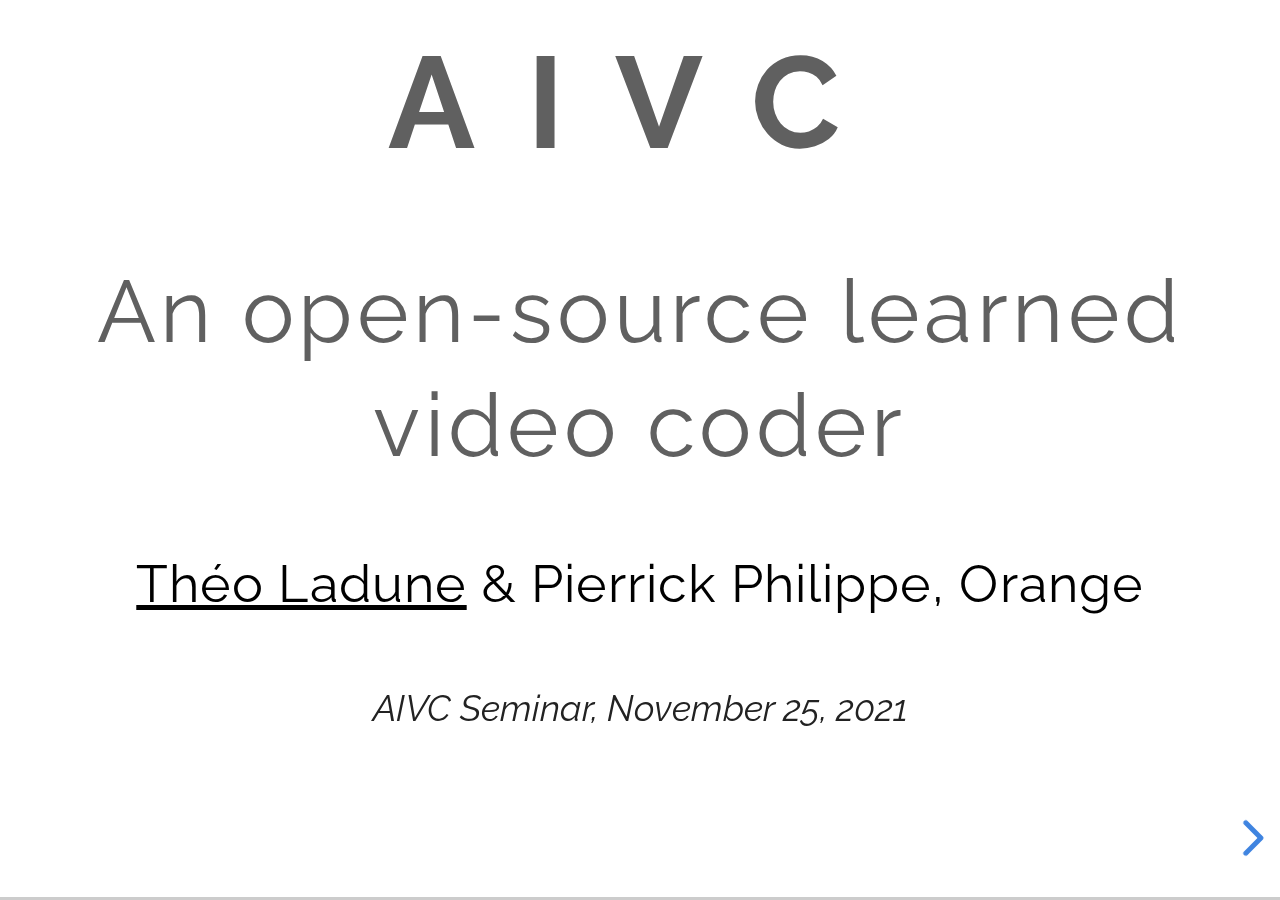
==== main.html @ 889f6af6 "First commit" ====
<!doctype html>
<html lang="en">

	<head>
		<meta charset="utf-8">

		<title>AIVC – Artificial Intelligence for Video Coding</title>

		<meta name="description" content="An open-source learned video coder">
		<meta name="author" content="Théo Ladune & Pierrick Philippe">

		<meta name="apple-mobile-web-app-capable" content="yes">
		<meta name="apple-mobile-web-app-status-bar-style" content="black-translucent">

		<meta name="viewport" content="width=device-width, initial-scale=1.0">

		<link rel="stylesheet" href="dist/reset.css">
		<link rel="stylesheet" href="dist/reveal.css">
		<link rel="stylesheet" href="dist/theme/white.css" id="theme">

		<!-- Theme used for syntax highlighting of code -->
		<link rel="stylesheet" href="plugin/highlight/monokai.css">
		
        <!-- Custom style sheet -->
        <link rel="stylesheet" href="css/theo.css">
	</head>

    <body>
        <div class="reveal">
			<div class="slides">

                <section data-auto-animate>
                    <div class="maintitle">
                        AIVC
                    </div>
                    <br/>
                    <div class="subtitle">
                        An open-source learned video coder
                    </div>
                    <br/>
                    <div class="author">
                        <u>Théo Ladune</u> & Pierrick Philippe, Orange
                    </div>
                    <br/>
                    <div class="date">
                        AIVC Seminar, November 25, 2021
                    </div>

                </section>

                <section style="text-align: left;" data-auto-animate>
                    <h3> Brief Introduction </h3>
                    <ul>
                        <li>PhD: Design of learned video coding schemes</li>
                        <br/>
                        <li>Our proposed codec</li>
                        <ul>
                            <li>Entirely <span class="ingreen">learning-based</span></li>
                            <li>Perform the usual <span class="inorange">coding configs</span> (AI, LDP, RA)</li>
                            <li>On par with <span class="inred">HEVC</span> (HM) @ various rate targets </li>
                        </ul>
                        <br/>
                        <li>Experimental framework: CLIC 2021</li>
                        <ul>
                            <li>100 HD video sequences</li>
                            <li>Quality measured through the MS-SSIM</li>
                        </ul>
                    </ul>
                </section>

                <section style="text-align: left;">
                    <h3>Same codec for all frame types</h3>

                    <section data-transition="none">
                        <img src="figures/coder_overview-1/I-frame-final.png" height="500px"></img>
                    </section>
                    <section data-transition="none">
                        <img src="figures/coder_overview-1/P-frame-final.png" height="500px"></img>
                    </section>
                    <section data-transition="none"> 
                        <img src="figures/coder_overview-1/B-frame-final.png" height="500px"></img>
                    </section>

                </section>

                <section style="text-align: left;">
                    <h3>A test video</h3>
                    <video data-autoplay loop=true src="videos/codecnet.mp4"></video>
                </section>

                <section style="text-align: left;">
                    <h3>Some math test</h3>
                    We want to optimize

                    \[\begin{aligned}
                    \dot{x} &amp; = \sigma(y-x) \\
                    \dot{y} &amp; = \rho x - y - xz \\
                    \dot{z} &amp; = -\beta z + xy
                    \end{aligned} \]
                </section>

            </div>
        </div>



        
        <script src="dist/reveal.js"></script>
		<script src="plugin/zoom/zoom.js"></script>
		<script src="plugin/notes/notes.js"></script>
		<script src="plugin/search/search.js"></script>
		<script src="plugin/markdown/markdown.js"></script>
		<script src="plugin/highlight/highlight.js"></script>
        <script src="plugin/math/math.js"></script>
		<script>

			// Also available as an ES module, see:
			// https://revealjs.com/initialization/
			Reveal.initialize({
				controls: true,
				progress: true,
				center: false,
				hash: true,
                autoplay: true,

                math: {
                    mathjax: 'https://cdn.jsdelivr.net/gh/mathjax/mathjax@2.7.8/MathJax.js',
                    config: 'TeX-AMS_HTML-full',
                    // pass other options into `MathJax.Hub.Config()`
                    TeX: { Macros: { RR: "{\\bf R}" } }
                },

				// Learn about plugins: https://revealjs.com/plugins/
				plugins: [ RevealMath, RevealZoom, RevealNotes, RevealSearch, RevealMarkdown, RevealHighlight ]
			});

		</script>
    
    
    </body>
---- dist/reveal.css ----
/*!
* reveal.js 4.1.1
* https://revealjs.com
* MIT licensed
*
* Copyright (C) 2020 Hakim El Hattab, https://hakim.se
*/
.reveal .r-stretch,.reveal .stretch{max-width:none;max-height:none}.reveal pre.r-stretch code,.reveal pre.stretch code{height:100%;max-height:100%;box-sizing:border-box}.reveal .r-fit-text{display:inline-block;white-space:nowrap}.reveal .r-stack{display:grid}.reveal .r-stack>*{grid-area:1/1;margin:auto}.reveal .r-hstack,.reveal .r-vstack{display:flex}.reveal .r-hstack img,.reveal .r-hstack video,.reveal .r-vstack img,.reveal .r-vstack video{min-width:0;min-height:0;-o-object-fit:contain;object-fit:contain}.reveal .r-vstack{flex-direction:column;align-items:center;justify-content:center}.reveal .r-hstack{flex-direction:row;align-items:center;justify-content:center}.reveal .items-stretch{align-items:stretch}.reveal .items-start{align-items:flex-start}.reveal .items-center{align-items:center}.reveal .items-end{align-items:flex-end}.reveal .justify-between{justify-content:space-between}.reveal .justify-around{justify-content:space-around}.reveal .justify-start{justify-content:flex-start}.reveal .justify-center{justify-content:center}.reveal .justify-end{justify-content:flex-end}html.reveal-full-page{width:100%;height:100%;height:100vh;height:calc(var(--vh,1vh) * 100);overflow:hidden}.reveal-viewport{height:100%;overflow:hidden;position:relative;line-height:1;margin:0;background-color:#fff;color:#000}.reveal .slides section .fragment{opacity:0;visibility:hidden;transition:all .2s ease;will-change:opacity}.reveal .slides section .fragment.visible{opacity:1;visibility:inherit}.reveal .slides section .fragment.disabled{transition:none}.reveal .slides section .fragment.grow{opacity:1;visibility:inherit}.reveal .slides section .fragment.grow.visible{transform:scale(1.3)}.reveal .slides section .fragment.shrink{opacity:1;visibility:inherit}.reveal .slides section .fragment.shrink.visible{transform:scale(.7)}.reveal .slides section .fragment.zoom-in{transform:scale(.1)}.reveal .slides section .fragment.zoom-in.visible{transform:none}.reveal .slides section .fragment.fade-out{opacity:1;visibility:inherit}.reveal .slides section .fragment.fade-out.visible{opacity:0;visibility:hidden}.reveal .slides section .fragment.semi-fade-out{opacity:1;visibility:inherit}.reveal .slides section .fragment.semi-fade-out.visible{opacity:.5;visibility:inherit}.reveal .slides section .fragment.strike{opacity:1;visibility:inherit}.reveal .slides section .fragment.strike.visible{text-decoration:line-through}.reveal .slides section .fragment.fade-up{transform:translate(0,40px)}.reveal .slides section .fragment.fade-up.visible{transform:translate(0,0)}.reveal .slides section .fragment.fade-down{transform:translate(0,-40px)}.reveal .slides section .fragment.fade-down.visible{transform:translate(0,0)}.reveal .slides section .fragment.fade-right{transform:translate(-40px,0)}.reveal .slides section .fragment.fade-right.visible{transform:translate(0,0)}.reveal .slides section .fragment.fade-left{transform:translate(40px,0)}.reveal .slides section .fragment.fade-left.visible{transform:translate(0,0)}.reveal .slides section .fragment.current-visible,.reveal .slides section .fragment.fade-in-then-out{opacity:0;visibility:hidden}.reveal .slides section .fragment.current-visible.current-fragment,.reveal .slides section .fragment.fade-in-then-out.current-fragment{opacity:1;visibility:inherit}.reveal .slides section .fragment.fade-in-then-semi-out{opacity:0;visibility:hidden}.reveal .slides section .fragment.fade-in-then-semi-out.visible{opacity:.5;visibility:inherit}.reveal .slides section .fragment.fade-in-then-semi-out.current-fragment{opacity:1;visibility:inherit}.reveal .slides section .fragment.highlight-blue,.reveal .slides section .fragment.highlight-current-blue,.reveal .slides section .fragment.highlight-current-green,.reveal .slides section .fragment.highlight-current-red,.reveal .slides section .fragment.highlight-green,.reveal .slides section .fragment.highlight-red{opacity:1;visibility:inherit}.reveal .slides section .fragment.highlight-red.visible{color:#ff2c2d}.reveal .slides section .fragment.highlight-green.visible{color:#17ff2e}.reveal .slides section .fragment.highlight-blue.visible{color:#1b91ff}.reveal .slides section .fragment.highlight-current-red.current-fragment{color:#ff2c2d}.reveal .slides section .fragment.highlight-current-green.current-fragment{color:#17ff2e}.reveal .slides section .fragment.highlight-current-blue.current-fragment{color:#1b91ff}.reveal:after{content:"";font-style:italic}.reveal iframe{z-index:1}.reveal a{position:relative}@keyframes bounce-right{0%,10%,25%,40%,50%{transform:translateX(0)}20%{transform:translateX(10px)}30%{transform:translateX(-5px)}}@keyframes bounce-left{0%,10%,25%,40%,50%{transform:translateX(0)}20%{transform:translateX(-10px)}30%{transform:translateX(5px)}}@keyframes bounce-down{0%,10%,25%,40%,50%{transform:translateY(0)}20%{transform:translateY(10px)}30%{transform:translateY(-5px)}}.reveal .controls{display:none;position:absolute;top:auto;bottom:12px;right:12px;left:auto;z-index:11;color:#000;pointer-events:none;font-size:10px}.reveal .controls button{position:absolute;padding:0;background-color:transparent;border:0;outline:0;cursor:pointer;color:currentColor;transform:scale(.9999);transition:color .2s ease,opacity .2s ease,transform .2s ease;z-index:2;pointer-events:auto;font-size:inherit;visibility:hidden;opacity:0;-webkit-appearance:none;-webkit-tap-highlight-color:transparent}.reveal .controls .controls-arrow:after,.reveal .controls .controls-arrow:before{content:"";position:absolute;top:0;left:0;width:2.6em;height:.5em;border-radius:.25em;background-color:currentColor;transition:all .15s ease,background-color .8s ease;transform-origin:.2em 50%;will-change:transform}.reveal .controls .controls-arrow{position:relative;width:3.6em;height:3.6em}.reveal .controls .controls-arrow:before{transform:translateX(.5em) translateY(1.55em) rotate(45deg)}.reveal .controls .controls-arrow:after{transform:translateX(.5em) translateY(1.55em) rotate(-45deg)}.reveal .controls .controls-arrow:hover:before{transform:translateX(.5em) translateY(1.55em) rotate(40deg)}.reveal .controls .controls-arrow:hover:after{transform:translateX(.5em) translateY(1.55em) rotate(-40deg)}.reveal .controls .controls-arrow:active:before{transform:translateX(.5em) translateY(1.55em) rotate(36deg)}.reveal .controls .controls-arrow:active:after{transform:translateX(.5em) translateY(1.55em) rotate(-36deg)}.reveal .controls .navigate-left{right:6.4em;bottom:3.2em;transform:translateX(-10px)}.reveal .controls .navigate-left.highlight{animation:bounce-left 2s 50 both ease-out}.reveal .controls .navigate-right{right:0;bottom:3.2em;transform:translateX(10px)}.reveal .controls .navigate-right .controls-arrow{transform:rotate(180deg)}.reveal .controls .navigate-right.highlight{animation:bounce-right 2s 50 both ease-out}.reveal .controls .navigate-up{right:3.2em;bottom:6.4em;transform:translateY(-10px)}.reveal .controls .navigate-up .controls-arrow{transform:rotate(90deg)}.reveal .controls .navigate-down{right:3.2em;bottom:-1.4em;padding-bottom:1.4em;transform:translateY(10px)}.reveal .controls .navigate-down .controls-arrow{transform:rotate(-90deg)}.reveal .controls .navigate-down.highlight{animation:bounce-down 2s 50 both ease-out}.reveal .controls[data-controls-back-arrows=faded] .navigate-up.enabled{opacity:.3}.reveal .controls[data-controls-back-arrows=faded] .navigate-up.enabled:hover{opacity:1}.reveal .controls[data-controls-back-arrows=hidden] .navigate-up.enabled{opacity:0;visibility:hidden}.reveal .controls .enabled{visibility:visible;opacity:.9;cursor:pointer;transform:none}.reveal .controls .enabled.fragmented{opacity:.5}.reveal .controls .enabled.fragmented:hover,.reveal .controls .enabled:hover{opacity:1}.reveal:not(.rtl) .controls[data-controls-back-arrows=faded] .navigate-left.enabled{opacity:.3}.reveal:not(.rtl) .controls[data-controls-back-arrows=faded] .navigate-left.enabled:hover{opacity:1}.reveal:not(.rtl) .controls[data-controls-back-arrows=hidden] .navigate-left.enabled{opacity:0;visibility:hidden}.reveal.rtl .controls[data-controls-back-arrows=faded] .navigate-right.enabled{opacity:.3}.reveal.rtl .controls[data-controls-back-arrows=faded] .navigate-right.enabled:hover{opacity:1}.reveal.rtl .controls[data-controls-back-arrows=hidden] .navigate-right.enabled{opacity:0;visibility:hidden}.reveal[data-navigation-mode=linear].has-horizontal-slides .navigate-down,.reveal[data-navigation-mode=linear].has-horizontal-slides .navigate-up{display:none}.reveal:not(.has-vertical-slides) .controls .navigate-left,.reveal[data-navigation-mode=linear].has-horizontal-slides .navigate-left{bottom:1.4em;right:5.5em}.reveal:not(.has-vertical-slides) .controls .navigate-right,.reveal[data-navigation-mode=linear].has-horizontal-slides .navigate-right{bottom:1.4em;right:.5em}.reveal:not(.has-horizontal-slides) .controls .navigate-up{right:1.4em;bottom:5em}.reveal:not(.has-horizontal-slides) .controls .navigate-down{right:1.4em;bottom:.5em}.reveal.has-dark-background .controls{color:#fff}.reveal.has-light-background .controls{color:#000}.reveal.no-hover .controls .controls-arrow:active:before,.reveal.no-hover .controls .controls-arrow:hover:before{transform:translateX(.5em) translateY(1.55em) rotate(45deg)}.reveal.no-hover .controls .controls-arrow:active:after,.reveal.no-hover .controls .controls-arrow:hover:after{transform:translateX(.5em) translateY(1.55em) rotate(-45deg)}@media screen and (min-width:500px){.reveal .controls[data-controls-layout=edges]{top:0;right:0;bottom:0;left:0}.reveal .controls[data-controls-layout=edges] .navigate-down,.reveal .controls[data-controls-layout=edges] .navigate-left,.reveal .controls[data-controls-layout=edges] .navigate-right,.reveal .controls[data-controls-layout=edges] .navigate-up{bottom:auto;right:auto}.reveal .controls[data-controls-layout=edges] .navigate-left{top:50%;left:.8em;margin-top:-1.8em}.reveal .controls[data-controls-layout=edges] .navigate-right{top:50%;right:.8em;margin-top:-1.8em}.reveal .controls[data-controls-layout=edges] .navigate-up{top:.8em;left:50%;margin-left:-1.8em}.reveal .controls[data-controls-layout=edges] .navigate-down{bottom:-.3em;left:50%;margin-left:-1.8em}}.reveal .progress{position:absolute;display:none;height:3px;width:100%;bottom:0;left:0;z-index:10;background-color:rgba(0,0,0,.2);color:#fff}.reveal .progress:after{content:"";display:block;position:absolute;height:10px;width:100%;top:-10px}.reveal .progress span{display:block;height:100%;width:100%;background-color:currentColor;transition:transform .8s cubic-bezier(.26,.86,.44,.985);transform-origin:0 0;transform:scaleX(0)}.reveal .slide-number{position:absolute;display:block;right:8px;bottom:8px;z-index:31;font-family:Helvetica,sans-serif;font-size:12px;line-height:1;color:#fff;background-color:rgba(0,0,0,.4);padding:5px}.reveal .slide-number a{color:currentColor}.reveal .slide-number-delimiter{margin:0 3px}.reveal{position:relative;width:100%;height:100%;overflow:hidden;touch-action:pinch-zoom}.reveal.embedded{touch-action:pan-y}.reveal .slides{position:absolute;width:100%;height:100%;top:0;right:0;bottom:0;left:0;margin:auto;pointer-events:none;overflow:visible;z-index:1;text-align:center;perspective:600px;perspective-origin:50% 40%}.reveal .slides>section{perspective:600px}.reveal .slides>section,.reveal .slides>section>section{display:none;position:absolute;width:100%;pointer-events:auto;z-index:10;transform-style:flat;transition:transform-origin .8s cubic-bezier(.26,.86,.44,.985),transform .8s cubic-bezier(.26,.86,.44,.985),visibility .8s cubic-bezier(.26,.86,.44,.985),opacity .8s cubic-bezier(.26,.86,.44,.985)}.reveal[data-transition-speed=fast] .slides section{transition-duration:.4s}.reveal[data-transition-speed=slow] .slides section{transition-duration:1.2s}.reveal .slides section[data-transition-speed=fast]{transition-duration:.4s}.reveal .slides section[data-transition-speed=slow]{transition-duration:1.2s}.reveal .slides>section.stack{padding-top:0;padding-bottom:0;pointer-events:none;height:100%}.reveal .slides>section.present,.reveal .slides>section>section.present{display:block;z-index:11;opacity:1}.reveal .slides>section:empty,.reveal .slides>section>section:empty,.reveal .slides>section>section[data-background-interactive],.reveal .slides>section[data-background-interactive]{pointer-events:none}.reveal.center,.reveal.center .slides,.reveal.center .slides section{min-height:0!important}.reveal .slides>section:not(.present),.reveal .slides>section>section:not(.present){pointer-events:none}.reveal.overview .slides>section,.reveal.overview .slides>section>section{pointer-events:auto}.reveal .slides>section.future,.reveal .slides>section.past,.reveal .slides>section>section.future,.reveal .slides>section>section.past{opacity:0}.reveal.slide section{-webkit-backface-visibility:hidden;backface-visibility:hidden}.reveal .slides>section[data-transition=slide].past,.reveal .slides>section[data-transition~=slide-out].past,.reveal.slide .slides>section:not([data-transition]).past{transform:translate(-150%,0)}.reveal .slides>section[data-transition=slide].future,.reveal .slides>section[data-transition~=slide-in].future,.reveal.slide .slides>section:not([data-transition]).future{transform:translate(150%,0)}.reveal .slides>section>section[data-transition=slide].past,.reveal .slides>section>section[data-transition~=slide-out].past,.reveal.slide .slides>section>section:not([data-transition]).past{transform:translate(0,-150%)}.reveal .slides>section>section[data-transition=slide].future,.reveal .slides>section>section[data-transition~=slide-in].future,.reveal.slide .slides>section>section:not([data-transition]).future{transform:translate(0,150%)}.reveal.linear section{-webkit-backface-visibility:hidden;backface-visibility:hidden}.reveal .slides>section[data-transition=linear].past,.reveal .slides>section[data-transition~=linear-out].past,.reveal.linear .slides>section:not([data-transition]).past{transform:translate(-150%,0)}.reveal .slides>section[data-transition=linear].future,.reveal .slides>section[data-transition~=linear-in].future,.reveal.linear .slides>section:not([data-transition]).future{transform:translate(150%,0)}.reveal .slides>section>section[data-transition=linear].past,.reveal .slides>section>section[data-transition~=linear-out].past,.reveal.linear .slides>section>section:not([data-transition]).past{transform:translate(0,-150%)}.reveal .slides>section>section[data-transition=linear].future,.reveal .slides>section>section[data-transition~=linear-in].future,.reveal.linear .slides>section>section:not([data-transition]).future{transform:translate(0,150%)}.reveal .slides section[data-transition=default].stack,.reveal.default .slides section.stack{transform-style:preserve-3d}.reveal .slides>section[data-transition=default].past,.reveal .slides>section[data-transition~=default-out].past,.reveal.default .slides>section:not([data-transition]).past{transform:translate3d(-100%,0,0) rotateY(-90deg) translate3d(-100%,0,0)}.reveal .slides>section[data-transition=default].future,.reveal .slides>section[data-transition~=default-in].future,.reveal.default .slides>section:not([data-transition]).future{transform:translate3d(100%,0,0) rotateY(90deg) translate3d(100%,0,0)}.reveal .slides>section>section[data-transition=default].past,.reveal .slides>section>section[data-transition~=default-out].past,.reveal.default .slides>section>section:not([data-transition]).past{transform:translate3d(0,-300px,0) rotateX(70deg) translate3d(0,-300px,0)}.reveal .slides>section>section[data-transition=default].future,.reveal .slides>section>section[data-transition~=default-in].future,.reveal.default .slides>section>section:not([data-transition]).future{transform:translate3d(0,300px,0) rotateX(-70deg) translate3d(0,300px,0)}.reveal .slides section[data-transition=convex].stack,.reveal.convex .slides section.stack{transform-style:preserve-3d}.reveal .slides>section[data-transition=convex].past,.reveal .slides>section[data-transition~=convex-out].past,.reveal.convex .slides>section:not([data-transition]).past{transform:translate3d(-100%,0,0) rotateY(-90deg) translate3d(-100%,0,0)}.reveal .slides>section[data-transition=convex].future,.reveal .slides>section[data-transition~=convex-in].future,.reveal.convex .slides>section:not([data-transition]).future{transform:translate3d(100%,0,0) rotateY(90deg) translate3d(100%,0,0)}.reveal .slides>section>section[data-transition=convex].past,.reveal .slides>section>section[data-transition~=convex-out].past,.reveal.convex .slides>section>section:not([data-transition]).past{transform:translate3d(0,-300px,0) rotateX(70deg) translate3d(0,-300px,0)}.reveal .slides>section>section[data-transition=convex].future,.reveal .slides>section>section[data-transition~=convex-in].future,.reveal.convex .slides>section>section:not([data-transition]).future{transform:translate3d(0,300px,0) rotateX(-70deg) translate3d(0,300px,0)}.reveal .slides section[data-transition=concave].stack,.reveal.concave .slides section.stack{transform-style:preserve-3d}.reveal .slides>section[data-transition=concave].past,.reveal .slides>section[data-transition~=concave-out].past,.reveal.concave .slides>section:not([data-transition]).past{transform:translate3d(-100%,0,0) rotateY(90deg) translate3d(-100%,0,0)}.reveal .slides>section[data-transition=concave].future,.reveal .slides>section[data-transition~=concave-in].future,.reveal.concave .slides>section:not([data-transition]).future{transform:translate3d(100%,0,0) rotateY(-90deg) translate3d(100%,0,0)}.reveal .slides>section>section[data-transition=concave].past,.reveal .slides>section>section[data-transition~=concave-out].past,.reveal.concave .slides>section>section:not([data-transition]).past{transform:translate3d(0,-80%,0) rotateX(-70deg) translate3d(0,-80%,0)}.reveal .slides>section>section[data-transition=concave].future,.reveal .slides>section>section[data-transition~=concave-in].future,.reveal.concave .slides>section>section:not([data-transition]).future{transform:translate3d(0,80%,0) rotateX(70deg) translate3d(0,80%,0)}.reveal .slides section[data-transition=zoom],.reveal.zoom .slides section:not([data-transition]){transition-timing-function:ease}.reveal .slides>section[data-transition=zoom].past,.reveal .slides>section[data-transition~=zoom-out].past,.reveal.zoom .slides>section:not([data-transition]).past{visibility:hidden;transform:scale(16)}.reveal .slides>section[data-transition=zoom].future,.reveal .slides>section[data-transition~=zoom-in].future,.reveal.zoom .slides>section:not([data-transition]).future{visibility:hidden;transform:scale(.2)}.reveal .slides>section>section[data-transition=zoom].past,.reveal .slides>section>section[data-transition~=zoom-out].past,.reveal.zoom .slides>section>section:not([data-transition]).past{transform:scale(16)}.reveal .slides>section>section[data-transition=zoom].future,.reveal .slides>section>section[data-transition~=zoom-in].future,.reveal.zoom .slides>section>section:not([data-transition]).future{transform:scale(.2)}.reveal.cube .slides{perspective:1300px}.reveal.cube .slides section{padding:30px;min-height:700px;-webkit-backface-visibility:hidden;backface-visibility:hidden;box-sizing:border-box;transform-style:preserve-3d}.reveal.center.cube .slides section{min-height:0}.reveal.cube .slides section:not(.stack):before{content:"";position:absolute;display:block;width:100%;height:100%;left:0;top:0;background:rgba(0,0,0,.1);border-radius:4px;transform:translateZ(-20px)}.reveal.cube .slides section:not(.stack):after{content:"";position:absolute;display:block;width:90%;height:30px;left:5%;bottom:0;background:0 0;z-index:1;border-radius:4px;box-shadow:0 95px 25px rgba(0,0,0,.2);transform:translateZ(-90px) rotateX(65deg)}.reveal.cube .slides>section.stack{padding:0;background:0 0}.reveal.cube .slides>section.past{transform-origin:100% 0;transform:translate3d(-100%,0,0) rotateY(-90deg)}.reveal.cube .slides>section.future{transform-origin:0 0;transform:translate3d(100%,0,0) rotateY(90deg)}.reveal.cube .slides>section>section.past{transform-origin:0 100%;transform:translate3d(0,-100%,0) rotateX(90deg)}.reveal.cube .slides>section>section.future{transform-origin:0 0;transform:translate3d(0,100%,0) rotateX(-90deg)}.reveal.page .slides{perspective-origin:0 50%;perspective:3000px}.reveal.page .slides section{padding:30px;min-height:700px;box-sizing:border-box;transform-style:preserve-3d}.reveal.page .slides section.past{z-index:12}.reveal.page .slides section:not(.stack):before{content:"";position:absolute;display:block;width:100%;height:100%;left:0;top:0;background:rgba(0,0,0,.1);transform:translateZ(-20px)}.reveal.page .slides section:not(.stack):after{content:"";position:absolute;display:block;width:90%;height:30px;left:5%;bottom:0;background:0 0;z-index:1;border-radius:4px;box-shadow:0 95px 25px rgba(0,0,0,.2);-webkit-transform:translateZ(-90px) rotateX(65deg)}.reveal.page .slides>section.stack{padding:0;background:0 0}.reveal.page .slides>section.past{transform-origin:0 0;transform:translate3d(-40%,0,0) rotateY(-80deg)}.reveal.page .slides>section.future{transform-origin:100% 0;transform:translate3d(0,0,0)}.reveal.page .slides>section>section.past{transform-origin:0 0;transform:translate3d(0,-40%,0) rotateX(80deg)}.reveal.page .slides>section>section.future{transform-origin:0 100%;transform:translate3d(0,0,0)}.reveal .slides section[data-transition=fade],.reveal.fade .slides section:not([data-transition]),.reveal.fade .slides>section>section:not([data-transition]){transform:none;transition:opacity .5s}.reveal.fade.overview .slides section,.reveal.fade.overview .slides>section>section{transition:none}.reveal .slides section[data-transition=none],.reveal.none .slides section:not([data-transition]){transform:none;transition:none}.reveal .pause-overlay{position:absolute;top:0;left:0;width:100%;height:100%;background:#000;visibility:hidden;opacity:0;z-index:100;transition:all 1s ease}.reveal .pause-overlay .resume-button{position:absolute;bottom:20px;right:20px;color:#ccc;border-radius:2px;padding:6px 14px;border:2px solid #ccc;font-size:16px;background:0 0;cursor:pointer}.reveal .pause-overlay .resume-button:hover{color:#fff;border-color:#fff}.reveal.paused .pause-overlay{visibility:visible;opacity:1}.reveal .no-transition,.reveal .no-transition *,.reveal .slides.disable-slide-transitions section{transition:none!important}.reveal .slides.disable-slide-transitions section{transform:none!important}.reveal .backgrounds{position:absolute;width:100%;height:100%;top:0;left:0;perspective:600px}.reveal .slide-background{display:none;position:absolute;width:100%;height:100%;opacity:0;visibility:hidden;overflow:hidden;background-color:rgba(0,0,0,0);transition:all .8s cubic-bezier(.26,.86,.44,.985)}.reveal .slide-background-content{position:absolute;width:100%;height:100%;background-position:50% 50%;background-repeat:no-repeat;background-size:cover}.reveal .slide-background.stack{display:block}.reveal .slide-background.present{opacity:1;visibility:visible;z-index:2}.print-pdf .reveal .slide-background{opacity:1!important;visibility:visible!important}.reveal .slide-background video{position:absolute;width:100%;height:100%;max-width:none;max-height:none;top:0;left:0;-o-object-fit:cover;object-fit:cover}.reveal .slide-background[data-background-size=contain] video{-o-object-fit:contain;object-fit:contain}.reveal>.backgrounds .slide-background[data-background-transition=none],.reveal[data-background-transition=none]>.backgrounds .slide-background:not([data-background-transition]){transition:none}.reveal>.backgrounds .slide-background[data-background-transition=slide],.reveal[data-background-transition=slide]>.backgrounds .slide-background:not([data-background-transition]){opacity:1;-webkit-backface-visibility:hidden;backface-visibility:hidden}.reveal>.backgrounds .slide-background.past[data-background-transition=slide],.reveal[data-background-transition=slide]>.backgrounds .slide-background.past:not([data-background-transition]){transform:translate(-100%,0)}.reveal>.backgrounds .slide-background.future[data-background-transition=slide],.reveal[data-background-transition=slide]>.backgrounds .slide-background.future:not([data-background-transition]){transform:translate(100%,0)}.reveal>.backgrounds .slide-background>.slide-background.past[data-background-transition=slide],.reveal[data-background-transition=slide]>.backgrounds .slide-background>.slide-background.past:not([data-background-transition]){transform:translate(0,-100%)}.reveal>.backgrounds .slide-background>.slide-background.future[data-background-transition=slide],.reveal[data-background-transition=slide]>.backgrounds .slide-background>.slide-background.future:not([data-background-transition]){transform:translate(0,100%)}.reveal>.backgrounds .slide-background.past[data-background-transition=convex],.reveal[data-background-transition=convex]>.backgrounds .slide-background.past:not([data-background-transition]){opacity:0;transform:translate3d(-100%,0,0) rotateY(-90deg) translate3d(-100%,0,0)}.reveal>.backgrounds .slide-background.future[data-background-transition=convex],.reveal[data-background-transition=convex]>.backgrounds .slide-background.future:not([data-background-transition]){opacity:0;transform:translate3d(100%,0,0) rotateY(90deg) translate3d(100%,0,0)}.reveal>.backgrounds .slide-background>.slide-background.past[data-background-transition=convex],.reveal[data-background-transition=convex]>.backgrounds .slide-background>.slide-background.past:not([data-background-transition]){opacity:0;transform:translate3d(0,-100%,0) rotateX(90deg) translate3d(0,-100%,0)}.reveal>.backgrounds .slide-background>.slide-background.future[data-background-transition=convex],.reveal[data-background-transition=convex]>.backgrounds .slide-background>.slide-background.future:not([data-background-transition]){opacity:0;transform:translate3d(0,100%,0) rotateX(-90deg) translate3d(0,100%,0)}.reveal>.backgrounds .slide-background.past[data-background-transition=concave],.reveal[data-background-transition=concave]>.backgrounds .slide-background.past:not([data-background-transition]){opacity:0;transform:translate3d(-100%,0,0) rotateY(90deg) translate3d(-100%,0,0)}.reveal>.backgrounds .slide-background.future[data-background-transition=concave],.reveal[data-background-transition=concave]>.backgrounds .slide-background.future:not([data-background-transition]){opacity:0;transform:translate3d(100%,0,0) rotateY(-90deg) translate3d(100%,0,0)}.reveal>.backgrounds .slide-background>.slide-background.past[data-background-transition=concave],.reveal[data-background-transition=concave]>.backgrounds .slide-background>.slide-background.past:not([data-background-transition]){opacity:0;transform:translate3d(0,-100%,0) rotateX(-90deg) translate3d(0,-100%,0)}.reveal>.backgrounds .slide-background>.slide-background.future[data-background-transition=concave],.reveal[data-background-transition=concave]>.backgrounds .slide-background>.slide-background.future:not([data-background-transition]){opacity:0;transform:translate3d(0,100%,0) rotateX(90deg) translate3d(0,100%,0)}.reveal>.backgrounds .slide-background[data-background-transition=zoom],.reveal[data-background-transition=zoom]>.backgrounds .slide-background:not([data-background-transition]){transition-timing-function:ease}.reveal>.backgrounds .slide-background.past[data-background-transition=zoom],.reveal[data-background-transition=zoom]>.backgrounds .slide-background.past:not([data-background-transition]){opacity:0;visibility:hidden;transform:scale(16)}.reveal>.backgrounds .slide-background.future[data-background-transition=zoom],.reveal[data-background-transition=zoom]>.backgrounds .slide-background.future:not([data-background-transition]){opacity:0;visibility:hidden;transform:scale(.2)}.reveal>.backgrounds .slide-background>.slide-background.past[data-background-transition=zoom],.reveal[data-background-transition=zoom]>.backgrounds .slide-background>.slide-background.past:not([data-background-transition]){opacity:0;visibility:hidden;transform:scale(16)}.reveal>.backgrounds .slide-background>.slide-background.future[data-background-transition=zoom],.reveal[data-background-transition=zoom]>.backgrounds .slide-background>.slide-background.future:not([data-background-transition]){opacity:0;visibility:hidden;transform:scale(.2)}.reveal[data-transition-speed=fast]>.backgrounds .slide-background{transition-duration:.4s}.reveal[data-transition-speed=slow]>.backgrounds .slide-background{transition-duration:1.2s}.reveal [data-auto-animate-target^=unmatched]{will-change:opacity}.reveal section[data-auto-animate]:not(.stack):not([data-auto-animate=running]) [data-auto-animate-target^=unmatched]{opacity:0}.reveal.overview{perspective-origin:50% 50%;perspective:700px}.reveal.overview .slides{-moz-transform-style:preserve-3d}.reveal.overview .slides section{height:100%;top:0!important;opacity:1!important;overflow:hidden;visibility:visible!important;cursor:pointer;box-sizing:border-box}.reveal.overview .slides section.present,.reveal.overview .slides section:hover{outline:10px solid rgba(150,150,150,.4);outline-offset:10px}.reveal.overview .slides section .fragment{opacity:1;transition:none}.reveal.overview .slides section:after,.reveal.overview .slides section:before{display:none!important}.reveal.overview .slides>section.stack{padding:0;top:0!important;background:0 0;outline:0;overflow:visible}.reveal.overview .backgrounds{perspective:inherit;-moz-transform-style:preserve-3d}.reveal.overview .backgrounds .slide-background{opacity:1;visibility:visible;outline:10px solid rgba(150,150,150,.1);outline-offset:10px}.reveal.overview .backgrounds .slide-background.stack{overflow:visible}.reveal.overview .slides section,.reveal.overview-deactivating .slides section{transition:none}.reveal.overview .backgrounds .slide-background,.reveal.overview-deactivating .backgrounds .slide-background{transition:none}.reveal.rtl .slides,.reveal.rtl .slides h1,.reveal.rtl .slides h2,.reveal.rtl .slides h3,.reveal.rtl .slides h4,.reveal.rtl .slides h5,.reveal.rtl .slides h6{direction:rtl;font-family:sans-serif}.reveal.rtl code,.reveal.rtl pre{direction:ltr}.reveal.rtl ol,.reveal.rtl ul{text-align:right}.reveal.rtl .progress span{transform-origin:100% 0}.reveal.has-parallax-background .backgrounds{transition:all .8s ease}.reveal.has-parallax-background[data-transition-speed=fast] .backgrounds{transition-duration:.4s}.reveal.has-parallax-background[data-transition-speed=slow] .backgrounds{transition-duration:1.2s}.reveal>.overlay{position:absolute;top:0;left:0;width:100%;height:100%;z-index:1000;background:rgba(0,0,0,.9);transition:all .3s ease}.reveal>.overlay .spinner{position:absolute;display:block;top:50%;left:50%;width:32px;height:32px;margin:-16px 0 0 -16px;z-index:10;background-image:url([data-uri]%2F%2F%2F6%2Bvr8nJybW1tcDAwOjo6Nvb26ioqKOjo7Ozs%2FLy8vz8%2FAAAAAAAAAAAACH%2FC05FVFNDQVBFMi4wAwEAAAAh%2FhpDcmVhdGVkIHdpdGggYWpheGxvYWQuaW5mbwAh%[base64]%2FV%2FnmOM82XiHRLYKhKP1oZmADdEAAAh%2BQQJCgAAACwAAAAAIAAgAAAE6hDISWlZpOrNp1lGNRSdRpDUolIGw5RUYhhHukqFu8DsrEyqnWThGvAmhVlteBvojpTDDBUEIFwMFBRAmBkSgOrBFZogCASwBDEY%2FCZSg7GSE0gSCjQBMVG023xWBhklAnoEdhQEfyNqMIcKjhRsjEdnezB%2BA4k8gTwJhFuiW4dokXiloUepBAp5qaKpp6%2BHo7aWW54wl7obvEe0kRuoplCGepwSx2jJvqHEmGt6whJpGpfJCHmOoNHKaHx61WiSR92E4lbFoq%2BB6QDtuetcaBPnW6%2BO7wDHpIiK9SaVK5GgV543tzjgGcghAgAh%[base64]%2B%2BG%2Bw48edZPK%2BM6hLJpQg484enXIdQFSS1u6UhksENEQAAIfkECQoAAAAsAAAAACAAIAAABOcQyEmpGKLqzWcZRVUQnZYg1aBSh2GUVEIQ2aQOE%2BG%2BcD4ntpWkZQj1JIiZIogDFFyHI0UxQwFugMSOFIPJftfVAEoZLBbcLEFhlQiqGp1Vd140AUklUN3eCA51C1EWMzMCezCBBmkxVIVHBWd3HHl9JQOIJSdSnJ0TDKChCwUJjoWMPaGqDKannasMo6WnM562R5YluZRwur0wpgqZE7NKUm%2BFNRPIhjBJxKZteWuIBMN4zRMIVIhffcgojwCF117i4nlLnY5ztRLsnOk%2BaV%2BoJY7V7m76PdkS4trKcdg0Zc0tTcKkRAAAIfkECQoAAAAsAAAAACAAIAAABO4QyEkpKqjqzScpRaVkXZWQEximw1BSCUEIlDohrft6cpKCk5xid5MNJTaAIkekKGQkWyKHkvhKsR7ARmitkAYDYRIbUQRQjWBwJRzChi9CRlBcY1UN4g0%[base64]%[base64]%2BE71SRQeyqUToLA7VxF0JDyIQh%2FMVVPMt1ECZlfcjZJ9mIKoaTl1MRIl5o4CUKXOwmyrCInCKqcWtvadL2SYhyASyNDJ0uIiRMDjI0Fd30%2FiI2UA5GSS5UDj2l6NoqgOgN4gksEBgYFf0FDqKgHnyZ9OX8HrgYHdHpcHQULXAS2qKpENRg7eAMLC7kTBaixUYFkKAzWAAnLC7FLVxLWDBLKCwaKTULgEwbLA4hJtOkSBNqITT3xEgfLpBtzE%2FjiuL04RGEBgwWhShRgQExHBAAh%2BQQJCgAAACwAAAAAIAAgAAAE7xDISWlSqerNpyJKhWRdlSAVoVLCWk6JKlAqAavhO9UkUHsqlE6CwO1cRdCQ8iEIfzFVTzLdRAmZX3I2SfZiCqGk5dTESJeaOAlClzsJsqwiJwiqnFrb2nS9kmIcgEsjQydLiIlHehhpejaIjzh9eomSjZR%[base64]%2BE71SRQeyqUToLA7VxF0JDyIQh%[base64]%2BE71SRQeyqUToLA7VxF0JDyIQh%2FMVVPMt1ECZlfcjZJ9mIKoaTl1MRIl5o4CUKXOwmyrCInCKqcWtvadL2SYhyASyNDJ0uIiUd6GAULDJCRiXo1CpGXDJOUjY%2BYip9DhToJA4RBLwMLCwVDfRgbBAaqqoZ1XBMHswsHtxtFaH1iqaoGNgAIxRpbFAgfPQSqpbgGBqUD1wBXeCYp1AYZ19JJOYgH1KwA4UBvQwXUBxPqVD9L3sbp2BNk2xvvFPJd%2BMFCN6HAAIKgNggY0KtEBAAh%[base64]%2BvsYMDAzZQPC9VCNkDWUhGkuE5PxJNwiUK4UfLzOlD4WvzAHaoG9nxPi5d%2BjYUqfAhhykOFwJWiAAAIfkECQoAAAAsAAAAACAAIAAABPAQyElpUqnqzaciSoVkXVUMFaFSwlpOCcMYlErAavhOMnNLNo8KsZsMZItJEIDIFSkLGQoQTNhIsFehRww2CQLKF0tYGKYSg%2BygsZIuNqJksKgbfgIGepNo2cIUB3V1B3IvNiBYNQaDSTtfhhx0CwVPI0UJe0%2Bbm4g5VgcGoqOcnjmjqDSdnhgEoamcsZuXO1aWQy8KAwOAuTYYGwi7w5h%2BKr0SJ8MFihpNbx%2B4Erq7BYBuzsdiH1jCAzoSfl0rVirNbRXlBBlLX%2BBP0XJLAPGzTkAuAOqb0WT5AH7OcdCm5B8TgRwSRKIHQtaLCwg1RAAAOwAAAAAAAAAAAA%3D%3D);visibility:visible;opacity:.6;transition:all .3s ease}.reveal>.overlay header{position:absolute;left:0;top:0;width:100%;padding:5px;z-index:2;box-sizing:border-box}.reveal>.overlay header a{display:inline-block;width:40px;height:40px;line-height:36px;padding:0 10px;float:right;opacity:.6;box-sizing:border-box}.reveal>.overlay header a:hover{opacity:1}.reveal>.overlay header a .icon{display:inline-block;width:20px;height:20px;background-position:50% 50%;background-size:100%;background-repeat:no-repeat}.reveal>.overlay header a.close .icon{background-image:url([data-uri])}.reveal>.overlay header a.external .icon{background-image:url([data-uri])}.reveal>.overlay .viewport{position:absolute;display:flex;top:50px;right:0;bottom:0;left:0}.reveal>.overlay.overlay-preview .viewport iframe{width:100%;height:100%;max-width:100%;max-height:100%;border:0;opacity:0;visibility:hidden;transition:all .3s ease}.reveal>.overlay.overlay-preview.loaded .viewport iframe{opacity:1;visibility:visible}.reveal>.overlay.overlay-preview.loaded .viewport-inner{position:absolute;z-index:-1;left:0;top:45%;width:100%;text-align:center;letter-spacing:normal}.reveal>.overlay.overlay-preview .x-frame-error{opacity:0;transition:opacity .3s ease .3s}.reveal>.overlay.overlay-preview.loaded .x-frame-error{opacity:1}.reveal>.overlay.overlay-preview.loaded .spinner{opacity:0;visibility:hidden;transform:scale(.2)}.reveal>.overlay.overlay-help .viewport{overflow:auto;color:#fff}.reveal>.overlay.overlay-help .viewport .viewport-inner{width:600px;margin:auto;padding:20px 20px 80px 20px;text-align:center;letter-spacing:normal}.reveal>.overlay.overlay-help .viewport .viewport-inner .title{font-size:20px}.reveal>.overlay.overlay-help .viewport .viewport-inner table{border:1px solid #fff;border-collapse:collapse;font-size:16px}.reveal>.overlay.overlay-help .viewport .viewport-inner table td,.reveal>.overlay.overlay-help .viewport .viewport-inner table th{width:200px;padding:14px;border:1px solid #fff;vertical-align:middle}.reveal>.overlay.overlay-help .viewport .viewport-inner table th{padding-top:20px;padding-bottom:20px}.reveal .playback{position:absolute;left:15px;bottom:20px;z-index:30;cursor:pointer;transition:all .4s ease;-webkit-tap-highlight-color:transparent}.reveal.overview .playback{opacity:0;visibility:hidden}.reveal .hljs{min-height:100%}.reveal .hljs table{margin:initial}.reveal .hljs-ln-code,.reveal .hljs-ln-numbers{padding:0;border:0}.reveal .hljs-ln-numbers{opacity:.6;padding-right:.75em;text-align:right;vertical-align:top}.reveal .hljs.has-highlights tr:not(.highlight-line){opacity:.4}.reveal .hljs:not(:first-child).fragment{position:absolute;top:0;left:0;width:100%;box-sizing:border-box}.reveal pre[data-auto-animate-target]{overflow:hidden}.reveal pre[data-auto-animate-target] code{height:100%}.reveal .roll{display:inline-block;line-height:1.2;overflow:hidden;vertical-align:top;perspective:400px;perspective-origin:50% 50%}.reveal .roll:hover{background:0 0;text-shadow:none}.reveal .roll span{display:block;position:relative;padding:0 2px;pointer-events:none;transition:all .4s ease;transform-origin:50% 0;transform-style:preserve-3d;-webkit-backface-visibility:hidden;backface-visibility:hidden}.reveal .roll:hover span{background:rgba(0,0,0,.5);transform:translate3d(0,0,-45px) rotateX(90deg)}.reveal .roll span:after{content:attr(data-title);display:block;position:absolute;left:0;top:0;padding:0 2px;-webkit-backface-visibility:hidden;backface-visibility:hidden;transform-origin:50% 0;transform:translate3d(0,110%,0) rotateX(-90deg)}.reveal aside.notes{display:none}.reveal .speaker-notes{display:none;position:absolute;width:33.3333333333%;height:100%;top:0;left:100%;padding:14px 18px 14px 18px;z-index:1;font-size:18px;line-height:1.4;border:1px solid rgba(0,0,0,.05);color:#222;background-color:#f5f5f5;overflow:auto;box-sizing:border-box;text-align:left;font-family:Helvetica,sans-serif;-webkit-overflow-scrolling:touch}.reveal .speaker-notes .notes-placeholder{color:#ccc;font-style:italic}.reveal .speaker-notes:focus{outline:0}.reveal .speaker-notes:before{content:"Speaker notes";display:block;margin-bottom:10px;opacity:.5}.reveal.show-notes{max-width:75%;overflow:visible}.reveal.show-notes .speaker-notes{display:block}@media screen and (min-width:1600px){.reveal .speaker-notes{font-size:20px}}@media screen and (max-width:1024px){.reveal.show-notes{border-left:0;max-width:none;max-height:70%;max-height:70vh;overflow:visible}.reveal.show-notes .speaker-notes{top:100%;left:0;width:100%;height:42.8571428571%;height:30vh;border:0}}@media screen and (max-width:600px){.reveal.show-notes{max-height:60%;max-height:60vh}.reveal.show-notes .speaker-notes{top:100%;height:66.6666666667%;height:40vh}.reveal .speaker-notes{font-size:14px}}.zoomed .reveal *,.zoomed .reveal :after,.zoomed .reveal :before{-webkit-backface-visibility:visible!important;backface-visibility:visible!important}.zoomed .reveal .controls,.zoomed .reveal .progress{opacity:0}.zoomed .reveal .roll span{background:0 0}.zoomed .reveal .roll span:after{visibility:hidden}html.print-pdf *{-webkit-print-color-adjust:exact}html.print-pdf{width:100%;height:100%;overflow:visible}html.print-pdf body{margin:0 auto!important;border:0;padding:0;float:none!important;overflow:visible}html.print-pdf .nestedarrow,html.print-pdf .reveal .controls,html.print-pdf .reveal .playback,html.print-pdf .reveal .progress,html.print-pdf .reveal.overview,html.print-pdf .state-background{display:none!important}html.print-pdf .reveal pre code{overflow:hidden!important;font-family:Courier,"Courier New",monospace!important}html.print-pdf .reveal{width:auto!important;height:auto!important;overflow:hidden!important}html.print-pdf .reveal .slides{position:static;width:100%!important;height:auto!important;zoom:1!important;pointer-events:initial;left:auto;top:auto;margin:0!important;padding:0!important;overflow:visible;display:block;perspective:none;perspective-origin:50% 50%}html.print-pdf .reveal .slides .pdf-page{position:relative;overflow:hidden;z-index:1;page-break-after:always}html.print-pdf .reveal .slides section{visibility:visible!important;display:block!important;position:absolute!important;margin:0!important;padding:0!important;box-sizing:border-box!important;min-height:1px;opacity:1!important;transform-style:flat!important;transform:none!important}html.print-pdf .reveal section.stack{position:relative!important;margin:0!important;padding:0!important;page-break-after:avoid!important;height:auto!important;min-height:auto!important}html.print-pdf .reveal img{box-shadow:none}html.print-pdf .reveal .backgrounds{display:none}html.print-pdf .reveal .slide-background{display:block!important;position:absolute;top:0;left:0;width:100%;height:100%;z-index:auto!important}html.print-pdf .reveal.show-notes{max-width:none;max-height:none}html.print-pdf .reveal .speaker-notes-pdf{display:block;width:100%;height:auto;max-height:none;top:auto;right:auto;bottom:auto;left:auto;z-index:100}html.print-pdf .reveal .speaker-notes-pdf[data-layout=separate-page]{position:relative;color:inherit;background-color:transparent;padding:20px;page-break-after:always;border:0}html.print-pdf .reveal .slide-number-pdf{display:block;position:absolute;font-size:14px}html.print-pdf .aria-status{display:none}@media print{html:not(.print-pdf){background:#fff;width:auto;height:auto;overflow:visible}html:not(.print-pdf) body{background:#fff;font-size:20pt;width:auto;height:auto;border:0;margin:0 5%;padding:0;overflow:visible;float:none!important}html:not(.print-pdf) .controls,html:not(.print-pdf) .fork-reveal,html:not(.print-pdf) .nestedarrow,html:not(.print-pdf) .reveal .backgrounds,html:not(.print-pdf) .reveal .progress,html:not(.print-pdf) .reveal .slide-number,html:not(.print-pdf) .share-reveal,html:not(.print-pdf) .state-background{display:none!important}html:not(.print-pdf) body,html:not(.print-pdf) li,html:not(.print-pdf) p,html:not(.print-pdf) td{font-size:20pt!important;color:#000}html:not(.print-pdf) h1,html:not(.print-pdf) h2,html:not(.print-pdf) h3,html:not(.print-pdf) h4,html:not(.print-pdf) h5,html:not(.print-pdf) h6{color:#000!important;height:auto;line-height:normal;text-align:left;letter-spacing:normal}html:not(.print-pdf) h1{font-size:28pt!important}html:not(.print-pdf) h2{font-size:24pt!important}html:not(.print-pdf) h3{font-size:22pt!important}html:not(.print-pdf) h4{font-size:22pt!important;font-variant:small-caps}html:not(.print-pdf) h5{font-size:21pt!important}html:not(.print-pdf) h6{font-size:20pt!important;font-style:italic}html:not(.print-pdf) a:link,html:not(.print-pdf) a:visited{color:#000!important;font-weight:700;text-decoration:underline}html:not(.print-pdf) div,html:not(.print-pdf) ol,html:not(.print-pdf) p,html:not(.print-pdf) ul{visibility:visible;position:static;width:auto;height:auto;display:block;overflow:visible;margin:0;text-align:left!important}html:not(.print-pdf) .reveal pre,html:not(.print-pdf) .reveal table{margin-left:0;margin-right:0}html:not(.print-pdf) .reveal pre code{padding:20px}html:not(.print-pdf) .reveal blockquote{margin:20px 0}html:not(.print-pdf) .reveal .slides{position:static!important;width:auto!important;height:auto!important;left:0!important;top:0!important;margin-left:0!important;margin-top:0!important;padding:0!important;zoom:1!important;transform:none!important;overflow:visible!important;display:block!important;text-align:left!important;perspective:none;perspective-origin:50% 50%}html:not(.print-pdf) .reveal .slides section{visibility:visible!important;position:static!important;width:auto!important;height:auto!important;display:block!important;overflow:visible!important;left:0!important;top:0!important;margin-left:0!important;margin-top:0!important;padding:60px 20px!important;z-index:auto!important;opacity:1!important;page-break-after:always!important;transform-style:flat!important;transform:none!important;transition:none!important}html:not(.print-pdf) .reveal .slides section.stack{padding:0!important}html:not(.print-pdf) .reveal section:last-of-type{page-break-after:avoid!important}html:not(.print-pdf) .reveal section .fragment{opacity:1!important;visibility:visible!important;transform:none!important}html:not(.print-pdf) .reveal section img{display:block;margin:15px 0;background:#fff;border:1px solid #666;box-shadow:none}html:not(.print-pdf) .reveal section small{font-size:.8em}html:not(.print-pdf) .reveal .hljs{max-height:100%;white-space:pre-wrap;word-wrap:break-word;word-break:break-word;font-size:15pt}html:not(.print-pdf) .reveal .hljs .hljs-ln-numbers{white-space:nowrap}html:not(.print-pdf) .reveal .hljs td{font-size:inherit!important;color:inherit!important}}
---- dist/theme/white.css ----
/**
 * White theme for reveal.js. This is the opposite of the 'black' theme.
 *
 * By Hakim El Hattab, http://hakim.se
 */
@import url(./fonts/source-sans-pro/source-sans-pro.css);
section.has-dark-background, section.has-dark-background h1, section.has-dark-background h2, section.has-dark-background h3, section.has-dark-background h4, section.has-dark-background h5, section.has-dark-background h6 {
  color: #fff;
}

/*********************************************
 * GLOBAL STYLES
 *********************************************/
:root {
  --r-background-color: #fff;
  --r-main-font: Source Sans Pro, Helvetica, sans-serif;
  --r-main-font-size: 42px;
  --r-main-color: #222;
  --r-block-margin: 20px;
  --r-heading-margin: 0 0 20px 0;
  --r-heading-font: Source Sans Pro, Helvetica, sans-serif;
  --r-heading-color: #222;
  --r-heading-line-height: 1.2;
  --r-heading-letter-spacing: normal;
  --r-heading-text-transform: uppercase;
  --r-heading-text-shadow: none;
  --r-heading-font-weight: 600;
  --r-heading1-text-shadow: none;
  --r-heading1-size: 2.5em;
  --r-heading2-size: 1.6em;
  --r-heading3-size: 1.3em;
  --r-heading4-size: 1em;
  --r-code-font: monospace;
  --r-link-color: #2a76dd;
  --r-link-color-dark: #1a53a1;
  --r-link-color-hover: #6ca0e8;
  --r-selection-background-color: #98bdef;
  --r-selection-color: #fff;
}

.reveal-viewport {
  background: #fff;
  background-color: var(--r-background-color);
}

.reveal {
  font-family: var(--r-main-font);
  font-size: var(--r-main-font-size);
  font-weight: normal;
  color: var(--r-main-color);
}

.reveal ::selection {
  color: var(--r-selection-color);
  background: var(--r-selection-background-color);
  text-shadow: none;
}

.reveal ::-moz-selection {
  color: var(--r-selection-color);
  background: var(--r-selection-background-color);
  text-shadow: none;
}

.reveal .slides section,
.reveal .slides section > section {
  line-height: 1.3;
  font-weight: inherit;
}

/*********************************************
 * HEADERS
 *********************************************/
.reveal h1,
.reveal h2,
.reveal h3,
.reveal h4,
.reveal h5,
.reveal h6 {
  margin: var(--r-heading-margin);
  color: var(--r-heading-color);
  font-family: var(--r-heading-font);
  font-weight: var(--r-heading-font-weight);
  line-height: var(--r-heading-line-height);
  letter-spacing: var(--r-heading-letter-spacing);
  text-transform: var(--r-heading-text-transform);
  text-shadow: var(--r-heading-text-shadow);
  word-wrap: break-word;
}

.reveal h1 {
  font-size: var(--r-heading1-size);
}

.reveal h2 {
  font-size: var(--r-heading2-size);
}

.reveal h3 {
  font-size: var(--r-heading3-size);
}

.reveal h4 {
  font-size: var(--r-heading4-size);
}

.reveal h1 {
  text-shadow: var(--r-heading1-text-shadow);
}

/*********************************************
 * OTHER
 *********************************************/
.reveal p {
  margin: var(--r-block-margin) 0;
  line-height: 1.3;
}

/* Remove trailing margins after titles */
.reveal h1:last-child,
.reveal h2:last-child,
.reveal h3:last-child,
.reveal h4:last-child,
.reveal h5:last-child,
.reveal h6:last-child {
  margin-bottom: 0;
}

/* Ensure certain elements are never larger than the slide itself */
.reveal img,
.reveal video,
.reveal iframe {
  max-width: 95%;
  max-height: 95%;
}

.reveal strong,
.reveal b {
  font-weight: bold;
}

.reveal em {
  font-style: italic;
}

.reveal ol,
.reveal dl,
.reveal ul {
  display: inline-block;
  text-align: left;
  margin: 0 0 0 1em;
}

.reveal ol {
  list-style-type: decimal;
}

.reveal ul {
  list-style-type: disc;
}

.reveal ul ul {
  list-style-type: square;
}

.reveal ul ul ul {
  list-style-type: circle;
}

.reveal ul ul,
.reveal ul ol,
.reveal ol ol,
.reveal ol ul {
  display: block;
  margin-left: 40px;
}

.reveal dt {
  font-weight: bold;
}

.reveal dd {
  margin-left: 40px;
}

.reveal blockquote {
  display: block;
  position: relative;
  width: 70%;
  margin: var(--r-block-margin) auto;
  padding: 5px;
  font-style: italic;
  background: rgba(255, 255, 255, 0.05);
  box-shadow: 0px 0px 2px rgba(0, 0, 0, 0.2);
}

.reveal blockquote p:first-child,
.reveal blockquote p:last-child {
  display: inline-block;
}

.reveal q {
  font-style: italic;
}

.reveal pre {
  display: block;
  position: relative;
  width: 90%;
  margin: var(--r-block-margin) auto;
  text-align: left;
  font-size: 0.55em;
  font-family: var(--r-code-font);
  line-height: 1.2em;
  word-wrap: break-word;
  box-shadow: 0px 5px 15px rgba(0, 0, 0, 0.15);
}

.reveal code {
  font-family: var(--r-code-font);
  text-transform: none;
  tab-size: 2;
}

.reveal pre code {
  display: block;
  padding: 5px;
  overflow: auto;
  max-height: 400px;
  word-wrap: normal;
}

.reveal .code-wrapper {
  white-space: normal;
}

.reveal .code-wrapper code {
  white-space: pre;
}

.reveal table {
  margin: auto;
  border-collapse: collapse;
  border-spacing: 0;
}

.reveal table th {
  font-weight: bold;
}

.reveal table th,
.reveal table td {
  text-align: left;
  padding: 0.2em 0.5em 0.2em 0.5em;
  border-bottom: 1px solid;
}

.reveal table th[align=center],
.reveal table td[align=center] {
  text-align: center;
}

.reveal table th[align=right],
.reveal table td[align=right] {
  text-align: right;
}

.reveal table tbody tr:last-child th,
.reveal table tbody tr:last-child td {
  border-bottom: none;
}

.reveal sup {
  vertical-align: super;
  font-size: smaller;
}

.reveal sub {
  vertical-align: sub;
  font-size: smaller;
}

.reveal small {
  display: inline-block;
  font-size: 0.6em;
  line-height: 1.2em;
  vertical-align: top;
}

.reveal small * {
  vertical-align: top;
}

.reveal img {
  margin: var(--r-block-margin) 0;
}

/*********************************************
 * LINKS
 *********************************************/
.reveal a {
  color: var(--r-link-color);
  text-decoration: none;
  transition: color 0.15s ease;
}

.reveal a:hover {
  color: var(--r-link-color-hover);
  text-shadow: none;
  border: none;
}

.reveal .roll span:after {
  color: #fff;
  background: var(--r-link-color-dark);
}

/*********************************************
 * Frame helper
 *********************************************/
.reveal .r-frame {
  border: 4px solid var(--r-main-color);
  box-shadow: 0 0 10px rgba(0, 0, 0, 0.15);
}

.reveal a .r-frame {
  transition: all 0.15s linear;
}

.reveal a:hover .r-frame {
  border-color: var(--r-link-color);
  box-shadow: 0 0 20px rgba(0, 0, 0, 0.55);
}

/*********************************************
 * NAVIGATION CONTROLS
 *********************************************/
.reveal .controls {
  color: var(--r-link-color);
}

/*********************************************
 * PROGRESS BAR
 *********************************************/
.reveal .progress {
  background: rgba(0, 0, 0, 0.2);
  color: var(--r-link-color);
}

/*********************************************
 * PRINT BACKGROUND
 *********************************************/
@media print {
  .backgrounds {
    background-color: var(--r-background-color);
  }
}
---- plugin/highlight/monokai.css ----
/*
Monokai style - ported by Luigi Maselli - http://grigio.org
*/

.hljs {
  display: block;
  overflow-x: auto;
  padding: 0.5em;
  background: #272822;
  color: #ddd;
}

.hljs-tag,
.hljs-keyword,
.hljs-selector-tag,
.hljs-literal,
.hljs-strong,
.hljs-name {
  color: #f92672;
}

.hljs-code {
  color: #66d9ef;
}

.hljs-class .hljs-title {
  color: white;
}

.hljs-attribute,
.hljs-symbol,
.hljs-regexp,
.hljs-link {
  color: #bf79db;
}

.hljs-string,
.hljs-bullet,
.hljs-subst,
.hljs-title,
.hljs-section,
.hljs-emphasis,
.hljs-type,
.hljs-built_in,
.hljs-builtin-name,
.hljs-selector-attr,
.hljs-selector-pseudo,
.hljs-addition,
.hljs-variable,
.hljs-template-tag,
.hljs-template-variable {
  color: #a6e22e;
}

.hljs-comment,
.hljs-quote,
.hljs-deletion,
.hljs-meta {
  color: #75715e;
}

.hljs-keyword,
.hljs-selector-tag,
.hljs-literal,
.hljs-doctag,
.hljs-title,
.hljs-section,
.hljs-type,
.hljs-selector-id {
  font-weight: bold;
}
---- css/theo.css ----
@import url('https://fonts.googleapis.com/css?family=Raleway');

.reveal h1 {
    font-family: 'Raleway';
    font-weight: normal;
    text-transform: none;
    letter-spacing:0.05em;margin-top:0em ;
    text-align: center;
}

.reveal h2 {
    font-family: 'Raleway';
    font-weight: normal;
    text-transform: none;
    letter-spacing:0.05em;margin-top:0em ;
    text-align: center;
}


.reveal h3 {
    font-family: 'Raleway';
    font-weight: normal;
    text-transform: none;
    letter-spacing:0.05em;margin-top:0em ;
    text-align: center;

}

.reveal h4 {
    font-family: 'Raleway';
    font-weight: normal;
    text-transform: none;
    letter-spacing:0.05em;margin-top:0em ;
    text-align: center;

}

/* Lists */
ul li{
    font-size: 1.1em;
}

/* List of list here */
ul ul li{
    font-size: 0.9em;  color:#404040; 
}

/* Some special classes */
.maintitle {font-family: 'Raleway'; font-size: 2.5em; color:#606060; font-weight:bold;letter-spacing:0.40em}
.subtitle {font-family: 'Raleway'; font-size: 1.7em; color:#606060;font-weight:normal;letter-spacing:0.05em}
.subtitle2 {font-family: 'Raleway'; font-size: 1.5em; color:#000000;font-weight:normal;letter-spacing:0.05em}
.author {font-family: 'Raleway'; font-size: 1.0em; color:#000000;font-weight:normal;letter-spacing:0.02em}  
.date {font-family: 'Raleway'; font-size: 0.7em;font-style: italic}
.note {font-family: 'Raleway'; font-size: 0.8em;font-style: italic}

/* Set some special coloring */ 
.inred {color:#E76F51;font-weight: bold}
.inorange {color:#F4A261;font-weight: bold}
.inyellow {color:#E9C46A;font-weight: bold}
.ingreen {color:#2A9D8F;font-weight: bold}
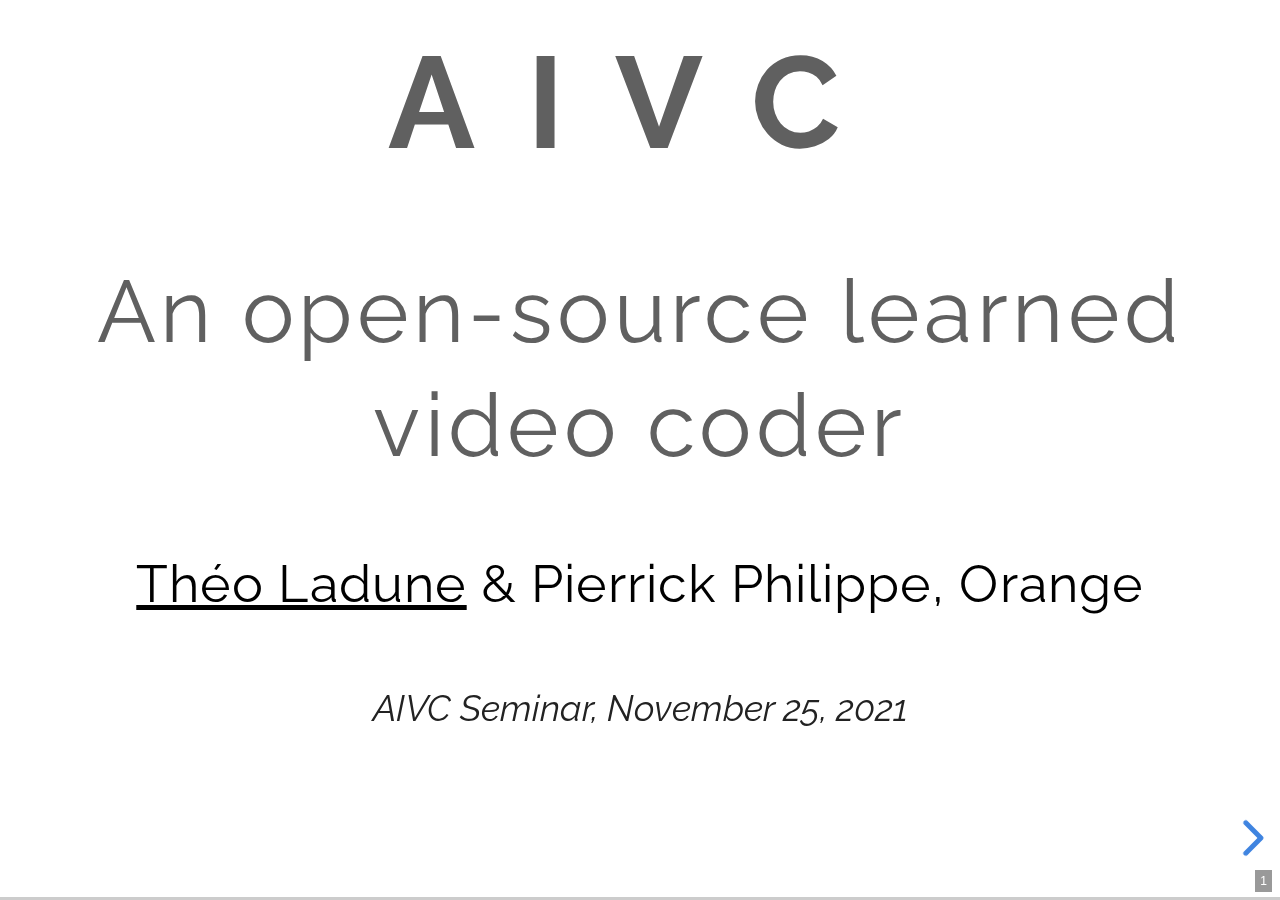
==== commit a4a1b550: "add first slides key elements" ====
--- a/main.html
+++ b/main.html
@@ -53,35 +53,306 @@
                     <ul>
                         <li>PhD: Design of learned video coding schemes</li>
                         <br/>
-                        <li>Our proposed codec</li>
+                        <li class="fragment fade-up">Our proposed codec
+                            <ul>
+                                <li>Entirely <span class="ingreen">learning-based</span></li>
+                                <li>Perform the usual <span class="inorange">coding configs</span> (AI, LDP, RA)</li>
+                                <li>On par with <span class="inred">HEVC</span> (HM) @ various rate targets </li>
+                            </ul>
+                        </li>
+                        <br/>
+                            <li class="fragment fade-up">Experimental framework: CLIC 2021
+                                <ul>
+                                    <li>100 HD video sequences</li>
+                                    <li>Quality measured through the MS-SSIM</li>
+                                </ul>
+                            </li>
+                        </span>
+                    </ul>
+                </section>
+
+
+                <section style="text-align: left;" data-auto-animate>
+                    <h3> Summary </h3>
+                    <br/>
+                    <br/>
+                    <ul>
+                        <li>Codec features from an user's point of view</li>
+                        <br/>
+                        <br/>
+                        <li class="fragment fade-up">Key elements for compression performance</li>
+                    </ul>
+                </section>
+
+
+                <section style="text-align: left;">
+                    <h3>Same NNs for all frame types</h3>
+
+                        <section data-transition="none">
+                            <div class="left-column">
+                                <img src="figures/features/coder_overview-1/I-frame-final.png" height="500px"></img>
+                            </div>
+                            <div class="right-column">
+                                <div class="div-img-center">
+                                    <img src="figures/features/coder_overview-1/I.png" class="img-img-center" height="200px" ></img>
+                                </div>
+                            </div>
+                        </section>
+                        <section data-transition="none">
+                            <div class="left-column">
+                                <img src="figures/features/coder_overview-1/P-frame-final.png" height="500px"></img>
+                            </div>
+                            <div class="right-column">
+                                <div class="div-img-center">
+                                    <img src="figures/features/coder_overview-1/IP.png" class="img-img-center" height="200px" ></img>
+                                </div>
+                            </div>
+                        </section>
+                        <section data-transition="none"> 
+                            <div class="left-column">
+                                <img src="figures/features/coder_overview-1/B-frame-final.png" height="500px"></img>
+                            </div>
+                            <div class="right-column">
+                                <div class="div-img-center">
+                                    <img src="figures/features/coder_overview-1/IPB.png" class="img-img-center" height="200px" ></img>
+                                </div>
+                            </div>
+                        </section>
+
+                        <section>
+                            <br/>
+                            <ul>
+                                <li><span class="ingreen">Identical</span> neural networks for I, P and B frames</li>
+                                <br/>
+                                <li>Frames arranged <span class="inorange">as desired</span> to set: </li>
+                                <ul>
+                                    <li>Coding configuration (AI, LDP, RA)</li>
+                                    <li>Intra frame period</li>
+                                    <li>GOP size</li>
+                                </ul>
+                            </ul>
+                        </section>
+                    </section>
+
+                    <section data-auto-animate>
+                        <h3>Setting the coding configuration</h3>
+                        <section data-transition="none">
+                            <pre><code data-trim data-noescape data-line-numbers="1-7|1-4|5-7">
+                                python aivc.py \
+                                    -i raw.yuv \                 # Raw YUV video
+                                    --bitstream_out bit.bin \    # Bitstream
+                                    -o decoded.yuv \             # Decoded YUV video
+                                    --coding_config RA \         # AI, LDP or RA
+                                    --intra_period 16 \          # For RA or LDP
+                                    --gop_size 16                # For RA only
+                            </code></pre>
+
+                            <img src="figures/features/all_frames_types/RA-gop16-IP16.png" width="1000px"></img>
+                          </section>                          
+
+
+                        <section data-transition="none">
+                            <pre><code data-trim data-noescape data-line-numbers="7">
+                                python aivc.py \
+                                    -i raw.yuv \                 # Raw YUV video
+                                    --bitstream_out bit.bin \    # Bitstream
+                                    -o decoded.yuv \             # Decoded YUV video
+                                    --coding_config RA \         # AI, LDP or RA
+                                    --intra_period 16 \          # For RA or LDP
+                                    --gop_size 8                 # For RA only
+                            </code></pre>
+
+                            <img src="figures/features/all_frames_types/RA-gop8-IP16.png" width="1000px"></img>
+                          </section>                          
+
+                          <section data-transition="none">
+                            <pre><code data-trim data-noescape data-line-numbers="6">
+                                python aivc.py \
+                                    -i raw.yuv \                 # Raw YUV video
+                                    --bitstream_out bit.bin \    # Bitstream
+                                    -o decoded.yuv \             # Decoded YUV video
+                                    --coding_config RA \         # AI, LDP or RA
+                                    --intra_period 8 \           # For RA or LDP
+                                    --gop_size 8                 # For RA only
+                            </code></pre>
+
+                            <img src="figures/features/all_frames_types/RA-gop8-IP8.png" width="1000px"></img>
+                          </section>                          
+
+                          <section data-transition="none">
+                            <pre><code data-trim data-noescape data-line-numbers="5">
+                                python aivc.py \
+                                    -i raw.yuv \                 # Raw YUV video
+                                    --bitstream_out bit.bin \    # Bitstream
+                                    -o decoded.yuv \             # Decoded YUV video
+                                    --coding_config LDP \        # AI, LDP or RA
+                                    --intra_period 8             # For RA or LDP
+                                    # --gop_size 8               # For RA only
+                            </code></pre>
+
+                            <img src="figures/features/all_frames_types/LDP-IP8.png" width="1000px"></img>
+                          </section>     
+
+                          <section data-transition="none">
+                            <pre><code data-trim data-noescape data-line-numbers="6">
+                                python aivc.py \
+                                    -i raw.yuv \                 # Raw YUV video
+                                    --bitstream_out bit.bin \    # Bitstream
+                                    -o decoded.yuv \             # Decoded YUV video
+                                    --coding_config LDP \        # AI, LDP or RA
+                                    --intra_period 16            # For RA or LDP
+                                    # --gop_size 8               # For RA only
+                            </code></pre>
+
+                            <img src="figures/features/all_frames_types/LDP-IP16.png" width="1000px"></img>
+                          </section>     
+
+                          <section data-transition="none">
+                            <pre><code data-trim data-noescape data-line-numbers="5">
+                                python aivc.py \
+                                    -i raw.yuv \                 # Raw YUV video
+                                    --bitstream_out bit.bin \    # Bitstream
+                                    -o decoded.yuv \             # Decoded YUV video
+                                    --coding_config AI \         # AI, LDP or RA
+                                    # --intra_period 16          # For RA or LDP
+                                    # --gop_size 8               # For RA only
+                            </code></pre>
+
+                            <img src="figures/features/all_frames_types/AI.png" width="1000px"></img>
+                          </section>     
+                </section>
+
+                <section data-auto-animate style="text-align: left;">
+                    <h3>Setting the rate target</h3>
+
+                    <ul>
+                        <li>One encoder-decoder pair for a single rate</li>
                         <ul>
-                            <li>Entirely <span class="ingreen">learning-based</span></li>
-                            <li>Perform the usual <span class="inorange">coding configs</span> (AI, LDP, RA)</li>
-                            <li>On par with <span class="inred">HEVC</span> (HM) @ various rate targets </li>
+                            <li class="fragment fade-up"><span class="ingreen">7 encoder-decoder</span> pairs, rates up to a <span class="inred">a few Mbit/s</span></li>
+                            <li class="fragment fade-up"> Identical architecture </li>
+                            <li class="fragment fade-up">Different param $\boldsymbol{\theta}_i$ learnt through the rate constraint $\lambda_i$
+                                \[\begin{equation}
+                                \boldsymbol{\theta}_i = \mathrm{arg min}\ D + \lambda_i R
+                                \end{equation} \]
+                            </li>
+            
+                        </ul> 
+                    </ul>
+
+                    <pre class="fragment fade-up"><code data-trim data-noescape data-line-numbers="1-7|8">
+                            python aivc.py \
+                                -i raw.yuv \                 # Raw YUV video
+                                --bitstream_out bit.bin \    # Bitstream
+                                -o decoded.yuv \             # Decoded YUV video  
+                                --coding_config RA \         # AI, LDP or RA
+                                --intra_period 16 \          # For RA or LDP
+                                --gop_size 16 \              # For RA only
+                                --model ms_ssim-2021cc-2     # Select model
+                    </code></pre>
+                </section>
+
+                <section data-auto-animate>
+                    <h3>Competitive performance</h3>
+
+                    <section>
+                        <img src="figures/features/performance/rd_performance.pdf" width="760px"></img>
+                    </section>
+
+                    <section style="text-align: left;">
+                        <ul>
+                            <br/>
+                            <br/>
+                            <li>On par or better than HEVC (HM 16.20)</li>
+                            <ul>
+                                <li>For all <span class="ingreen">coding configurations </span></li>
+                                <li>Across a <span class="inred">wide range</span> of rate targets </li>
+                            </ul>
+                            <br/>
+                            <li class="fragment fade-up"><span class="inorange">Best end-to-end</span> learned codec @ CLIC 21</li>
                         </ul>
+    
+                    </section>
+                </section>
+
+
+                <!-- PART 2: KEY ELEMENTS FOR CODING PERFORMANCE  -->
+
+
+                <section class="center">
+                    <h2>
+                        PART 2:<br/>
+                        KEY ELEMENTS FOR CODING PERFORMANCE
+                    </h2>
+                </section>
+
+                <section data-auto-animate>
+                    <h3>System overview</h3>
+
+                    <section data-auto-animate>
+                        <img src="figures/key_elements/coder-overview-2/Global_diagram.png" width="1000px"></img>
+                    </section>
+
+                    <section data-auto-animate>
+                        <img src="figures/key_elements/coder-overview-2/Global_diagram-motion.png" width="650px"></img>
+                    </section>
+
+                    <section data-auto-animate>
+                        <img src="figures/key_elements/coder-overview-2/Global_diagram-pred.png" width="650px"></img>
+                    </section>
+
+                    <section data-auto-animate>
+                        <img src="figures/key_elements/coder-overview-2/Global_diagram-exploit.png" width="650px"></img>
+                    </section>
+
+                </section>
+
+
+                <section data-auto-animate style="text-align: left;">
+                
+                    <h3>System overview</h3>
+                    <br/>
+
+                    <ul>
+                        <li>Usual auto-encoder based video coder...</li>
+                        <ul>
+                            <li class="fragment fade-up">Estimate and send motion info</li>
+                            <li class="fragment fade-up">Temporal prediction through motion compensation</li>
+                            <li class="fragment fade-up">Send correction to the prediction</li>
+                        </ul> 
                         <br/>
-                        <li>Experimental framework: CLIC 2021</li>
+                        <li class="fragment fade-up">... With a few particularities</li>
                         <ul>
-                            <li>100 HD video sequences</li>
-                            <li>Quality measured through the MS-SSIM</li>
-                        </ul>
+                            <li class="fragment fade-up">Decoder-side <span class="ingreen">inference of motion info</span></li>
+                            <li class="fragment fade-up"><span class="inred">Enhanced transmission</span> of the prediction correction</li>
+                            <li class="fragment fade-up"><span class="inorange">Skip mode</span>: supplementary coding mode</li>
+                        </ul> 
+
+
                     </ul>
                 </section>
 
-                <section style="text-align: left;">
-                    <h3>Same codec for all frame types</h3>
+                <section data-auto-animate>
+                    <h3>Decoder-side motion info</h3>
+
+                    <img src="figures/key_elements/decoder-side-motion/motion-all.png" height="250px"></img>
 
                     <section data-transition="none">
-                        <img src="figures/coder_overview-1/I-frame-final.png" height="500px"></img>
-                    </section>
-                    <section data-transition="none">
-                        <img src="figures/coder_overview-1/P-frame-final.png" height="500px"></img>
-                    </section>
-                    <section data-transition="none"> 
-                        <img src="figures/coder_overview-1/B-frame-final.png" height="500px"></img>
-                    </section>
-
-                </section>
+                    </section>
+
+                    <section data-transition="none" >
+                        <video data-autoplay loop=true src="videos/key-elements/decoder-side-motion/raw_and_vprev_even_pad.mp4" height=230px style="text-align: center; margin-left: auto; margin-right: auto; display: block;"> </video>
+                        
+                        <div class="left-column">
+                            <div style="text-align: center;">Frame to code</div>
+                        </div>
+                        <div class="right-column">
+                            <div style="text-align: center;">Motion info</div>
+                        </div>
+                    </section>
+                </section>
+
+
+
 
                 <section style="text-align: left;">
                     <h3>A test video</h3>
@@ -110,6 +381,7 @@
 		<script src="plugin/notes/notes.js"></script>
 		<script src="plugin/search/search.js"></script>
 		<script src="plugin/markdown/markdown.js"></script>
+        <link rel="stylesheet" href="plugin/highlight/monokai.css">
 		<script src="plugin/highlight/highlight.js"></script>
         <script src="plugin/math/math.js"></script>
 		<script>
@@ -122,6 +394,7 @@
 				center: false,
 				hash: true,
                 autoplay: true,
+                slideNumber: true,
 
                 math: {
                     mathjax: 'https://cdn.jsdelivr.net/gh/mathjax/mathjax@2.7.8/MathJax.js',
--- a/css/theo.css
+++ b/css/theo.css
@@ -57,4 +57,61 @@
 .inred {color:#E76F51;font-weight: bold}
 .inorange {color:#F4A261;font-weight: bold}
 .inyellow {color:#E9C46A;font-weight: bold}
-.ingreen {color:#2A9D8F;font-weight: bold}+.ingreen {color:#2A9D8F;font-weight: bold}
+
+/* ======================= SOME SPECIAL PAGES LAYOUT ======================= */
+/* Two-column layout */
+.left-column {
+    width: 50%;
+    float: left;
+  }
+.right-column {
+    width: 49%;
+    float: right;
+    padding-top: 0em;
+    margin-top: 0em;
+    text-align: left;
+}
+
+.left-column-center{
+    width: 50%;
+    text-align: center;
+}
+
+.right-column-center {
+    width: 49%;
+    padding-top: 0em;
+    margin-top: 0em;
+    text-align: center;
+    float: right;
+}
+
+.footnote {  
+    position:absolute;
+    bottom: 2em;
+    left: 14em;
+    font-size: 0.7em;
+}
+  
+.vertical-center {
+    margin: 0;
+    position: absolute;
+    top: 50%;
+    -ms-transform: translateY(-50%);
+    transform: translateY(-50%);
+}
+
+.div-img-center {
+    height: 55vh;
+    position: relative;
+}
+
+.img-img-center {
+    position: absolute; 
+    top: 50%;
+    left: 60%;
+    transform: translate(-50%,-50%);
+    height: 200px;
+}
+
+/* ======================= SOME SPECIAL PAGES LAYOUT ======================= */
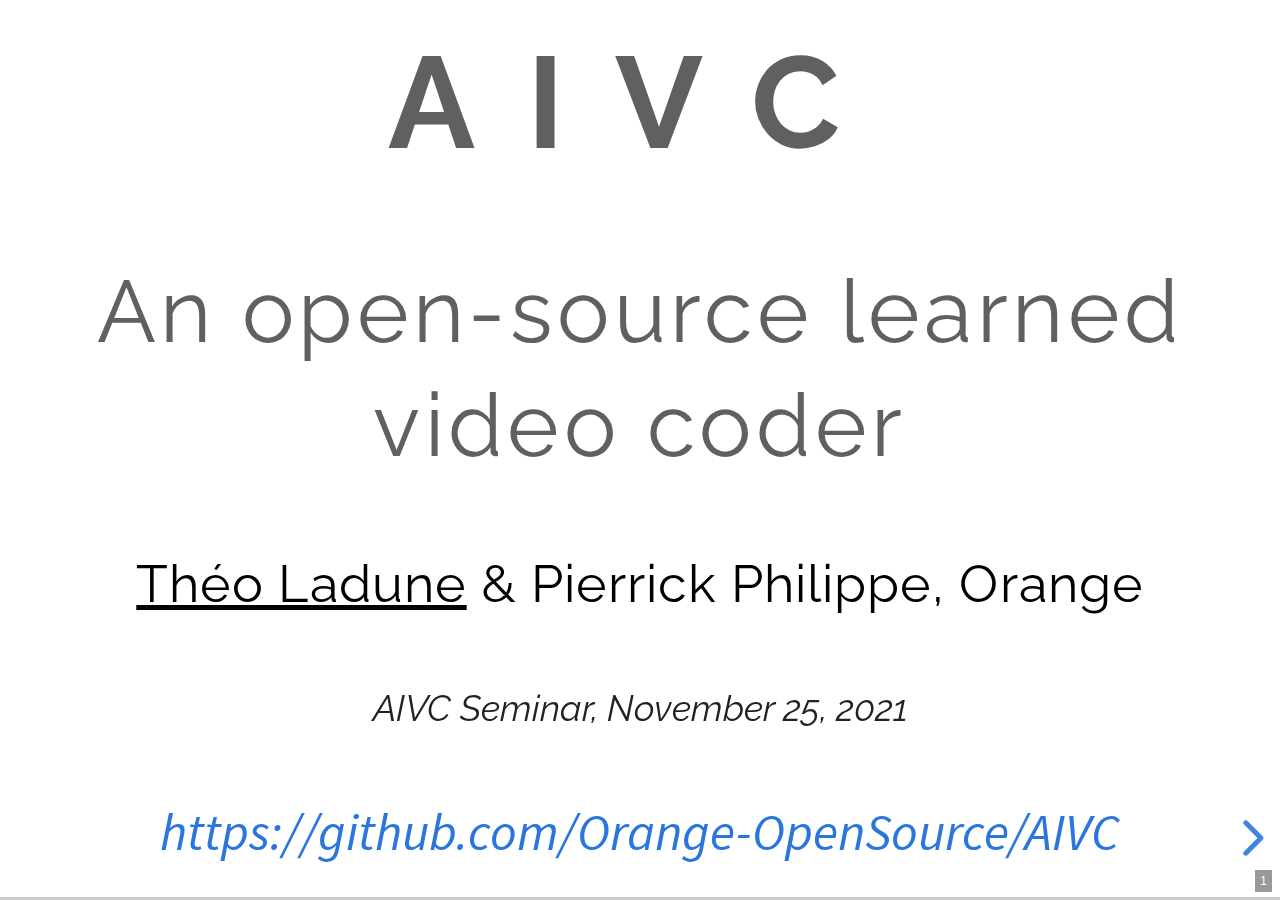
==== commit 982af6a4: "MNet shortcut is done" ====
--- a/main.html
+++ b/main.html
@@ -44,6 +44,10 @@
                     <br/>
                     <div class="date">
                         AIVC Seminar, November 25, 2021
+                    </div>
+                    <br/>
+                    <div style="color: blue;">
+                        <a href="https://github.com/Orange-OpenSource/AIVC" style="font-style:italic">https://github.com/Orange-OpenSource/AIVC</a>
                     </div>
 
                 </section>
@@ -82,6 +86,13 @@
                         <br/>
                         <li class="fragment fade-up">Key elements for compression performance</li>
                     </ul>
+                </section>
+
+                <section class="center">
+                    <h2>
+                        PART 1:<br/>
+                        CODEC FEATURES
+                    </h2>
                 </section>
 
 
@@ -332,32 +343,95 @@
                 </section>
 
                 <section data-auto-animate>
-                    <h3>Decoder-side motion info</h3>
-
-                    <img src="figures/key_elements/decoder-side-motion/motion-all.png" height="250px"></img>
-
-                    <section data-transition="none">
-                    </section>
-
-                    <section data-transition="none" >
-                        <video data-autoplay loop=true src="videos/key-elements/decoder-side-motion/raw_and_vprev_even_pad.mp4" height=230px style="text-align: center; margin-left: auto; margin-right: auto; display: block;"> </video>
+                    <h3>Decoder-side motion inference</h3>
+
+                    <img src="figures/key_elements/decoder-side-motion/motion-all.png" height="260px"></img>
+
+                    <section>
+                        <ul>
+                            <li class="fragment fade-up">Frame to code and references as inputs</li>
+                            <li class="fragment fade-up">Two transforms extract motion info</li>
+                            <ul>
+                                <li class="fragment fade-up"><span class="inred">Conditioning</span> captures info available at the decoder</li>
+                                <li class="fragment fade-up"><span class="ingreen">Analysis</span> sends info missing at the decoder</li>
+                            </ul> 
+                            <li class="fragment fade-up">Both info are combined through the synthesis</li>
+                    </section>
+
+                    <section>
+                        <br/>
+                        <video data-autoplay loop=true src="videos/key-elements/decoder-side-motion/raw_and_vprev_even_pad.mp4" height=190px style="text-align: center; margin-left: auto; margin-right: auto; display: block;"> </video>
                         
                         <div class="left-column">
-                            <div style="text-align: center;">Frame to code</div>
+                            <div style="margin-left: 150px; font-size: 0.9em;">Frame to code</div>
                         </div>
                         <div class="right-column">
-                            <div style="text-align: center;">Motion info</div>
+                            <div style="text-align: center; margin-right: 150px; font-size: 0.9em;">Motion info</div>
                         </div>
                     </section>
                 </section>
 
-
-
-
-                <section style="text-align: left;">
-                    <h3>A test video</h3>
-                    <video data-autoplay loop=true src="videos/codecnet.mp4"></video>
-                </section>
+                <section data-auto-animate>
+                    <h3>Decoder-side motion inference</h3>
+
+                    <section data-transition="none">
+                        <img src="figures/key_elements/decoder-side-motion/motion-all.png" height="260px"></img>
+                        <br/>
+                        <video data-autoplay loop=true src="videos/key-elements/decoder-side-motion/vprev_all_even_pad.mp4" height=190px style="float: left;"> </video>
+                        <br/>
+                        <div style="width: 33%;">
+                            <span style="text-align: left; font-size: 0.9em;">Motion info</span>                        
+                        </div>
+                    </section>
+
+                    <section data-transition="none">
+                        <img src="figures/key_elements/decoder-side-motion/motion-conditional.png" height="260px"></img>
+                        <br/>
+                        <video data-autoplay loop=true src="videos/key-elements/decoder-side-motion/vprev_all_and_shortcut_even_pad.mp4" height=190px style="float: left;"> </video>
+                        <br/>
+                        <div style="width: 66%;">
+                            <span style="text-align: left; font-size: 0.9em; margin-left: 40px;">Motion info&emsp;&emsp;&emsp;&emsp;<span class="inred">Conditioning</span></span>                        
+                       
+                        </div>
+                    </section>
+
+                    <section data-transition="none">
+                        <img src="figures/key_elements/decoder-side-motion/motion-analysis.png" height="260px"></img>
+                        <br/>
+                        <video data-autoplay loop=true src="videos/key-elements/decoder-side-motion/vprev_all_and_shortcut_and_sent_even_pad.mp4" height=190px style="float: left;"> </video>
+                        <br/>
+                        <div style="width: 99%;">
+                            <span style="text-align: left; font-size: 0.9em; margin-left: -35px;">Motion info&emsp;&emsp;&emsp;&emsp;<span class="inred">Conditioning</span>&emsp;&emsp;&emsp;<span class="ingreen">Analysis</span></span>                        
+                       
+                        </div>
+                    </section>
+
+                    <section data-auto-animate>
+                        <img src="figures/key_elements/decoder-side-motion/motion-all.png" height="300px"></img>
+                        <br/>
+                        <br/>
+                        <ul>
+                            <li>Conditioning transform allows</li>
+                            <ul>
+                                <li class="fragment fade-up">Decoder-side <span class="inred">motion inference</span></li>
+                                <li class="fragment fade-up"><span class="ingreen">Spare rate</span> and get <span class="inorange">more precise </span> motion info</li>
+                            </ul>
+                        </ul>
+                    </section>
+
+                    <section>
+                        <img src="figures/key_elements/decoder-side-motion/rd.pdf" width="760px"></img>
+                        <ul>
+                            <li class="fragment fade-up">Particularly efficient for <span class="inred">lower rates</span></li>
+                        </ul>
+                        </section>
+
+                </section>
+
+                <section>
+                    <h3>Send the prediction correction</h3>
+                </section>
+
 
                 <section style="text-align: left;">
                     <h3>Some math test</h3>
--- a/css/theo.css
+++ b/css/theo.css
@@ -73,19 +73,6 @@
     text-align: left;
 }
 
-.left-column-center{
-    width: 50%;
-    text-align: center;
-}
-
-.right-column-center {
-    width: 49%;
-    padding-top: 0em;
-    margin-top: 0em;
-    text-align: center;
-    float: right;
-}
-
 .footnote {  
     position:absolute;
     bottom: 2em;
